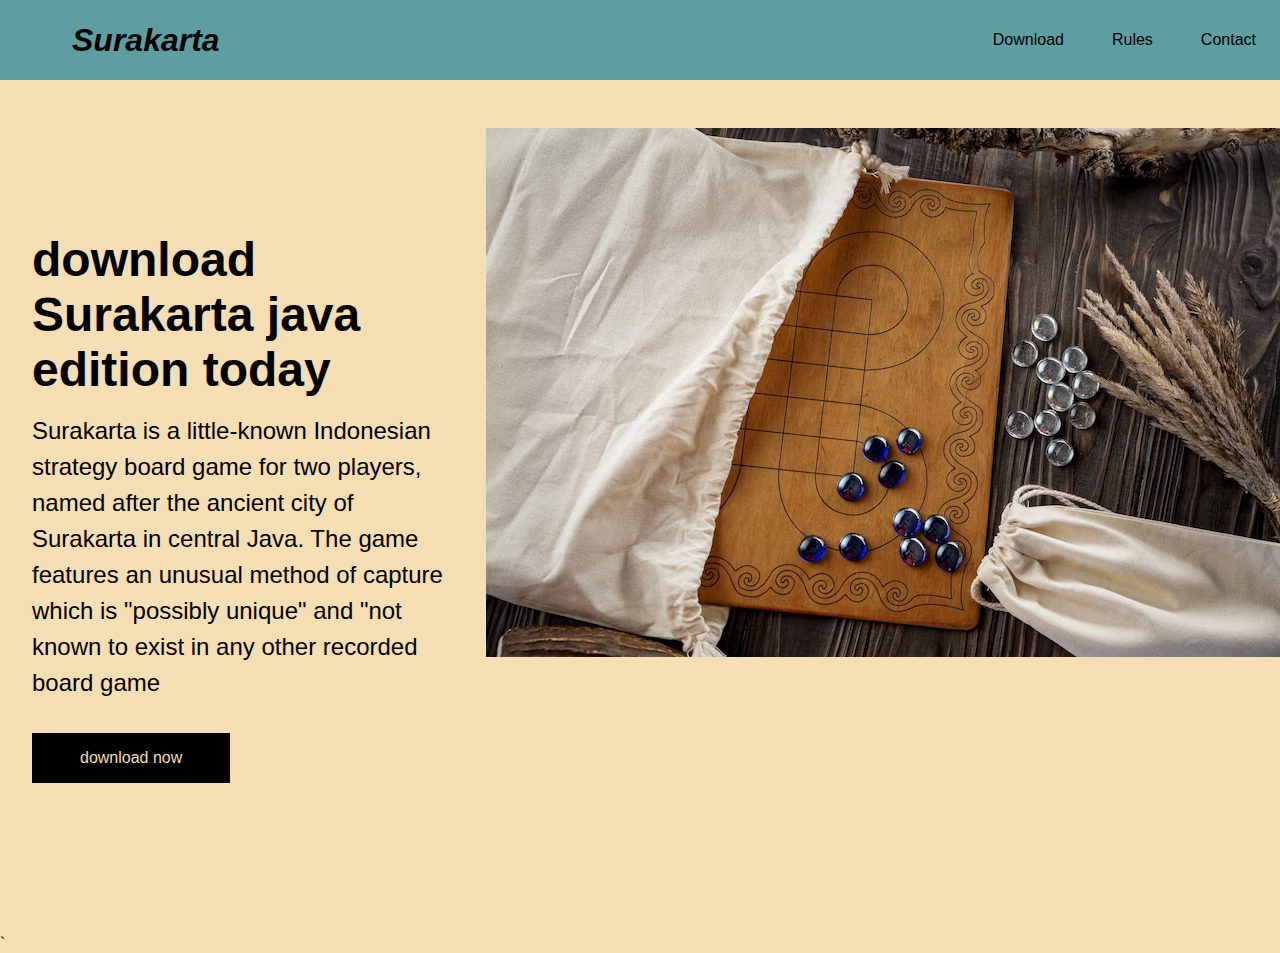
==== html/index.html @ 1b0b46a4 "adding photos and fixing some issues" ====
<!DOCTYPE html>
<html lang="en">
<head>
    <meta charset="UTF-8">
    <meta name="viewport" content="width=device-width, initial-scale=1.0" />
    <link rel="stylesheet" href="../css/index.css">

    <title>Surakarta</title>
</head>
<body>
<nav class="nav">
<button class="logo"><a style="text-decoration: none" href="index.html">Surakarta</a></button>
    <ul class="nav">
        <li class="nav-item">
            <a href="download.html">Download</a>
        </li>
        <li class="nav-item">
            <a href="rules.html">Rules</a>
        </li>
        <li class="nav-item">
            <a href="contact.html">Contact</a>
        </li>
    </ul>
</nav>
<section class="main text">
    <div class="main-container">
        <div class="column-left">
            <h1>download Surakarta java edition today</h1>
             <p> Surakarta is a little-known Indonesian strategy board game for two players, named after the ancient city of Surakarta in central Java. The game features an unusual method of capture which is "possibly unique" and "not known to exist in any other recorded board game</p>
            <button class="DOWNLOAD-BUTTON"> download now </button>
        </div>
        <div class="right-column">
            <img src="../img/index-img.png"
                 alt="Surakarta board v1" class="surakarta-image">
        </div>
    </div>`
</section>


</body>
</html>
---- css/index.css ----
* {
    box-sizing: border-box;
    margin: 0;
    padding: 0;
    font-family: "Lucida Sans Unicode", "Lucida Grande", "Lucida sans",arial,sans-serif;

}

nav{
    height: 80px;
    background: cadetblue;
    display: flex;
    justify-content: space-between;
    padding: 0rem calc((100vw - 1300px) / 2)
}
.nav-item{list-style: none;
    background: cadetblue;
    justify-content: flex-start;
    width: 100%;
    text-decoration: none;

}

ul{display: flex;
    flex-direction: row;
    flex-wrap: nowrap;
    align-content: center;
    justify-content: center;
    align-items: center;}

.logo{ color: black;
    font-size: 1.5rem;
    font-weight:bold;
    font-style: italic;
    padding: 0 2rem;

}
.logo{
    padding: 1rem 3rem;
    font-size: 2rem;
    border: none;
    color: wheat;
    background: cadetblue;
    cursor: pointer;

}
.logo:hover{
    background:cadetblue;
    color: indigo;
}
nav a{
    text-decoration:none;
    color: black;
    padding: 0 1.5rem;

}
nav a:hover{
    color: white
}

.main{background:wheat}

.main-container{
    display:grid;
    grid-template-columns: 1fr 1fr;
    height: 95vh;
    padding: 3rem calc((100vw - 1300px) / 2)

}
.column-left{
    display: flex;
    flex-direction: column;
    justify-content: center;
    align-items: flex-start;
    color: black;
    padding: 0rem 2rem;
}

.column-left h1{
    margin-bottom: 1rem;
    font-size: 3rem;

}
.column-left p {
    margin-bottom: 2rem;
    font-size: 1.5rem;
    line-height: 1.5;
}
.DOWNLOAD-BUTTON{
    padding: 1rem 3rem;
    font-size: 1rem;
    border: none;
    color: wheat;
    background: black;
    cursor: pointer;

}

.DOWNLOAD-BUTTON:hover{
    background:black;
    color: indigo;
}

.right{
    display: flex;
    justify-content: center;
    padding: 0rem 2rem;
}

.main-image{
    width:100%;
    height:100%;
}

.p {
    position: relative;
    animation: float 3s ease-in-out infinite;
}
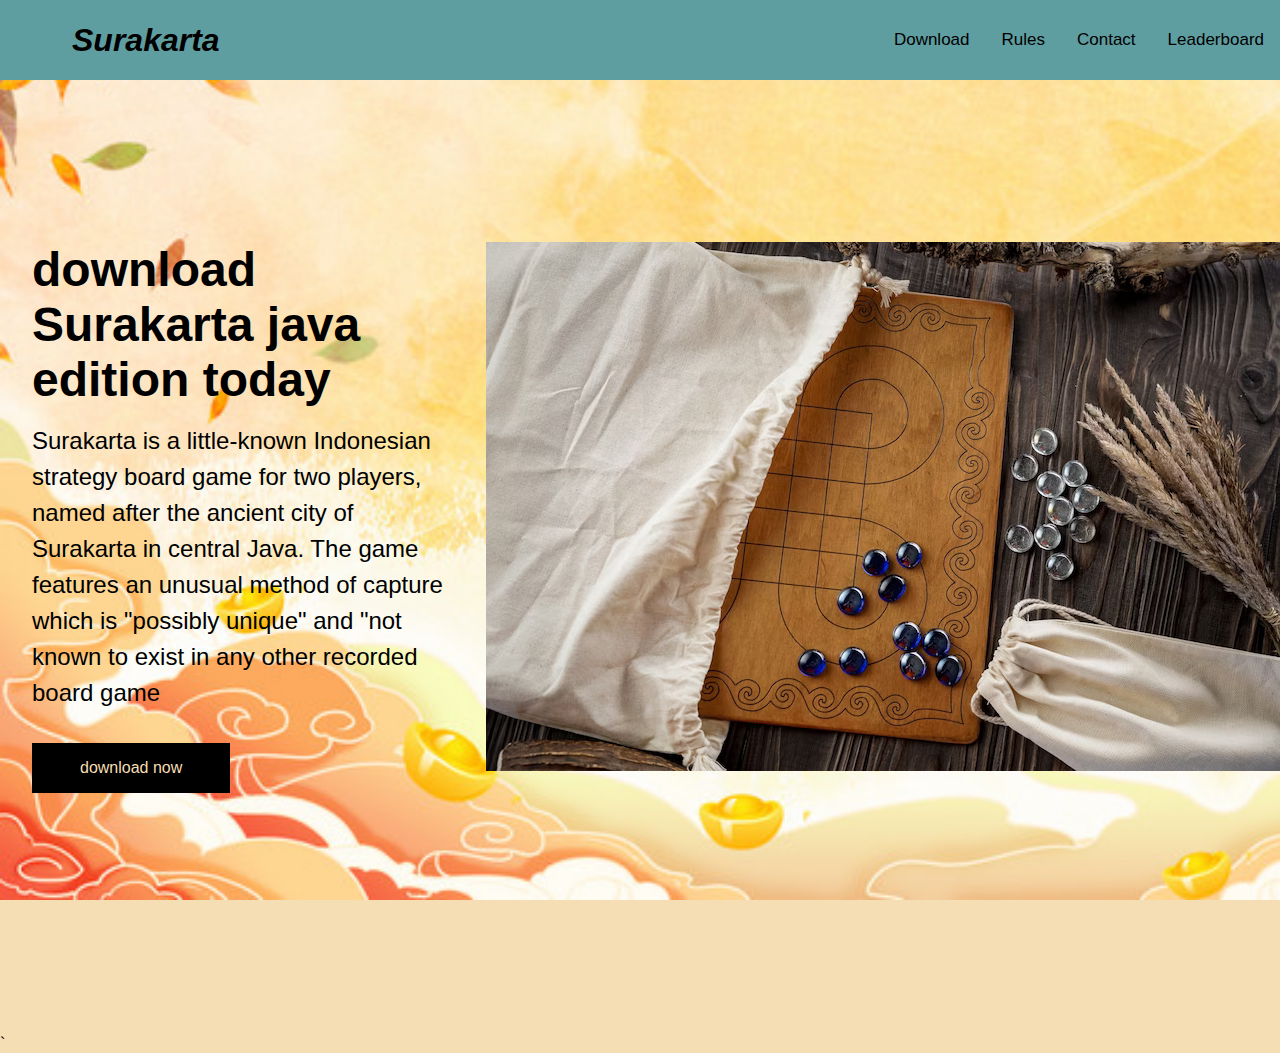
==== commit 483afc55: "rules + leaderboard" ====
--- a/html/index.html
+++ b/html/index.html
@@ -20,6 +20,9 @@
         <li class="nav-item">
             <a href="contact.html">Contact</a>
         </li>
+        <li class="nav-item">
+            <a href="leaderboard.html">Leaderboard</a>
+        </li>
     </ul>
 </nav>
 <section class="main text">
--- a/css/index.css
+++ b/css/index.css
@@ -6,19 +6,62 @@
 
 }
 
-nav{
+.main-container{
+    display: grid;
+    place-content: center;
+    min-height: 115vh;
+    background-attachment: fixed;
+    background-image: url("../img/index_bg.jpg");
+    background-repeat: no-repeat;
+    background-size: cover;
+}
+
+nav {
+    position: fixed;
+    top: 0;
+    bottom: 0;
+    width: 100%;
     height: 80px;
     background: cadetblue;
     display: flex;
     justify-content: space-between;
-    padding: 0rem calc((100vw - 1300px) / 2)
+    padding: 0 calc((100vw - 1300px) / 2);
 }
+
 .nav-item{list-style: none;
     background: cadetblue;
     justify-content: flex-start;
     width: 100%;
     text-decoration: none;
+}
 
+.nav-item a {
+    float: left;
+    color: #000;
+    text-align: center;
+    padding: 14px 16px;
+    text-decoration: none;
+    font-size: 17px;
+    position: relative;
+}
+
+
+.nav-item a::before {
+    content: "";
+    position: absolute;
+    width: 100%;
+    height: 2px;
+    bottom: 0;
+    left: 0;
+    background-color: white;
+    visibility: hidden;
+    transform: scaleX(0);
+    transition: all 0.3s ease-in-out 0s;
+}
+
+.nav-item a:hover::before {
+    visibility: visible;
+    transform: scaleX(1);
 }
 
 ul{display: flex;
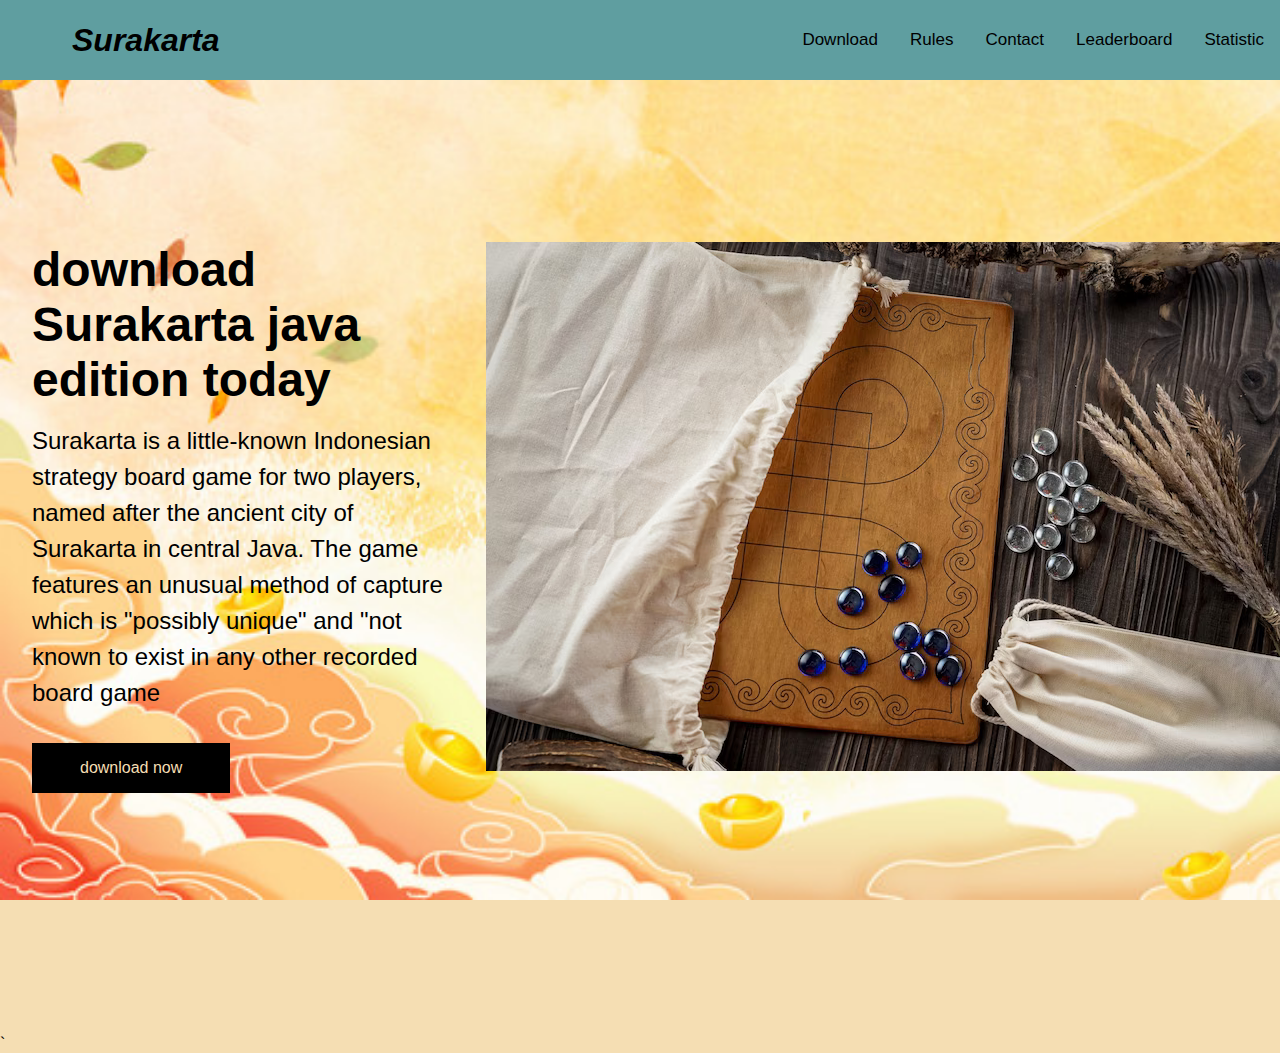
==== commit 8552371c: "Statisctic page" ====
--- a/html/index.html
+++ b/html/index.html
@@ -23,6 +23,9 @@
         <li class="nav-item">
             <a href="leaderboard.html">Leaderboard</a>
         </li>
+        <li class="nav-item">
+            <a href="GameStatistic.html">Statistic</a>
+        </li>
     </ul>
 </nav>
 <section class="main text">
@@ -41,4 +44,4 @@
 
 
 </body>
-</html>+</html>
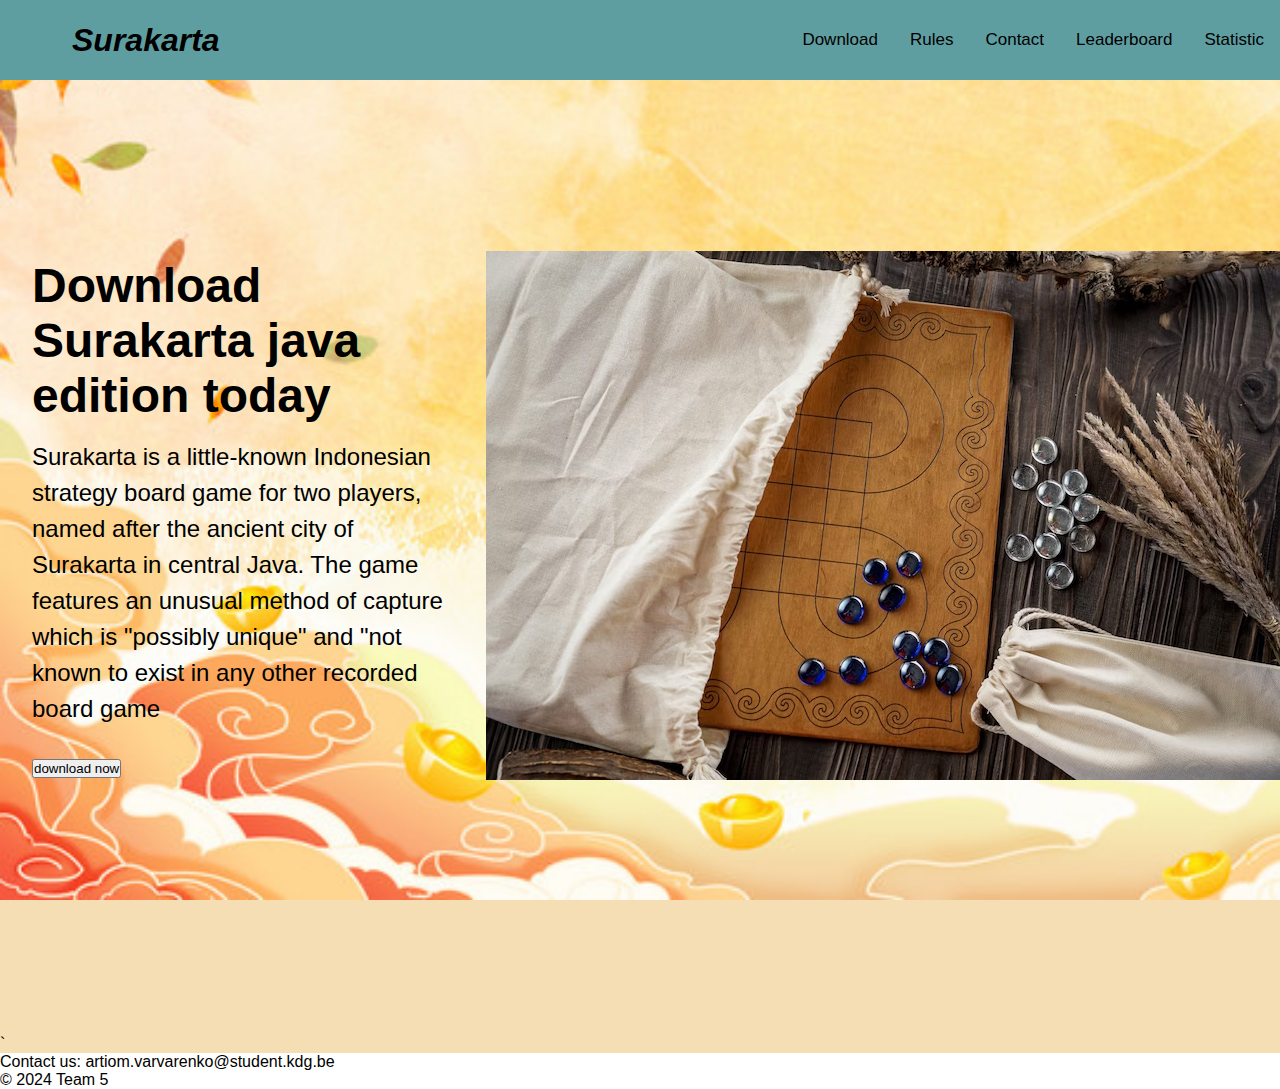
==== commit 59cd2fc7: "Merge remote-tracking branch 'origin/main'" ====
--- a/html/index.html
+++ b/html/index.html
@@ -31,9 +31,9 @@
 <section class="main text">
     <div class="main-container">
         <div class="column-left">
-            <h1>download Surakarta java edition today</h1>
+            <h1>Download Surakarta java edition today</h1>
              <p> Surakarta is a little-known Indonesian strategy board game for two players, named after the ancient city of Surakarta in central Java. The game features an unusual method of capture which is "possibly unique" and "not known to exist in any other recorded board game</p>
-            <button class="DOWNLOAD-BUTTON"> download now </button>
+            <a href="mailto: artiom.varvarenko@student.kdg.be"><button class="download_button"> download now </button></a>
         </div>
         <div class="right-column">
             <img src="../img/index-img.png"
@@ -41,7 +41,9 @@
         </div>
     </div>`
 </section>
-
-
+<footer class="transparent-footer">
+    <p>Contact us: artiom.varvarenko@student.kdg.be</p>
+    <p>© 2024 Team 5</p>
+</footer>
 </body>
 </html>
